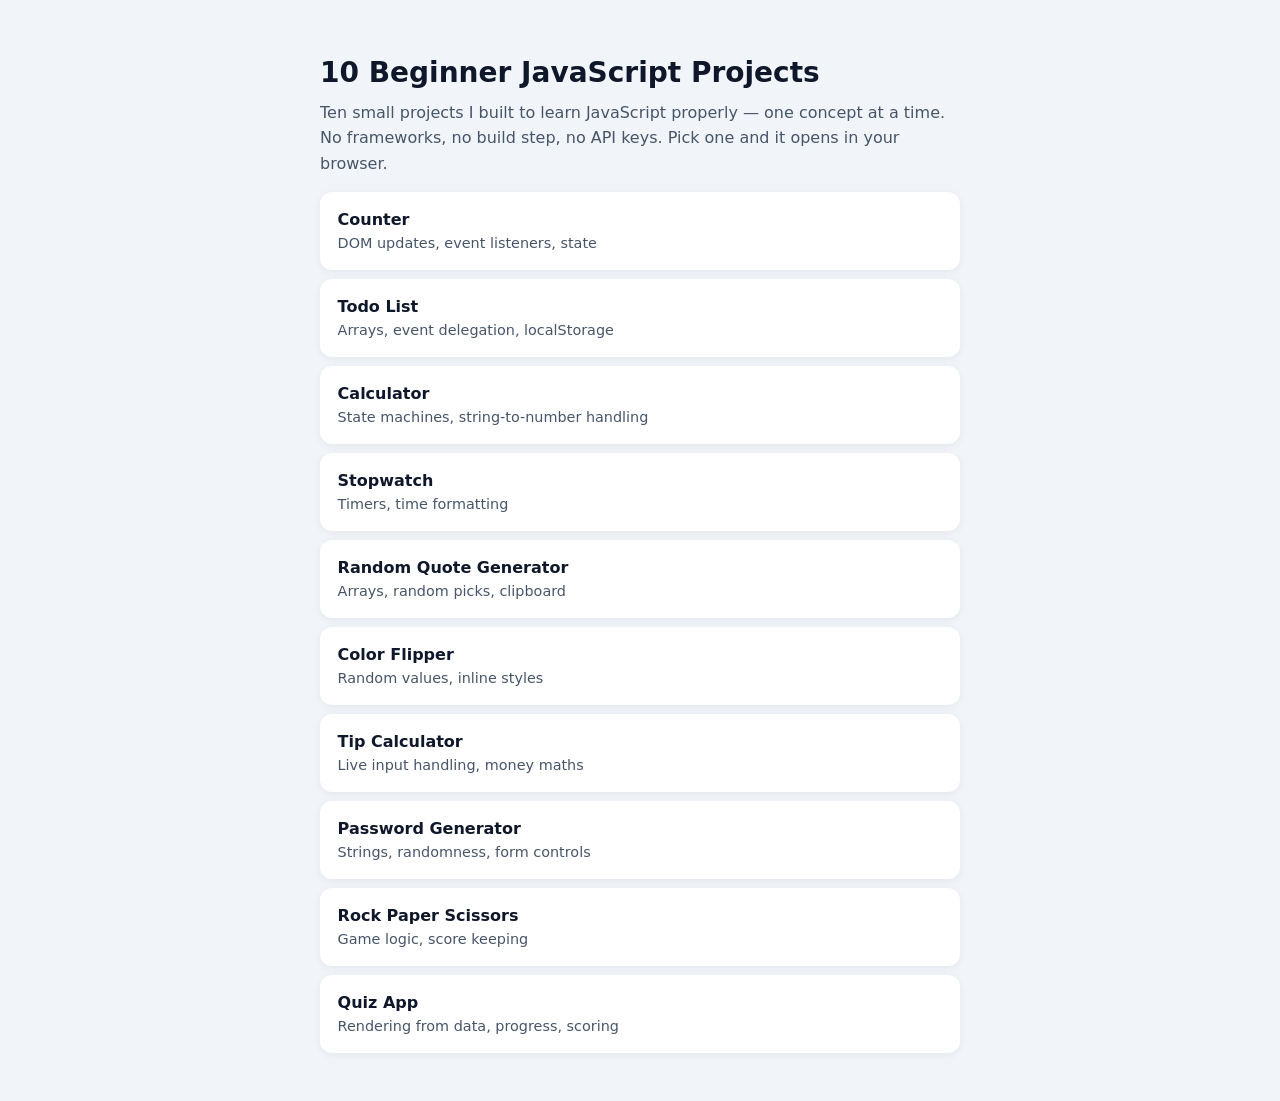
==== index.html @ 67b1ddc2 "Add landing page linking all 10 projects" ====
<!DOCTYPE html>
<html lang="en">
<head>
<meta charset="UTF-8">
<meta name="viewport" content="width=device-width, initial-scale=1.0">
<title>10 Beginner JavaScript Projects</title>
<style>
  body {
    font-family: system-ui, sans-serif;
    max-width: 640px;
    margin: 0 auto;
    padding: 2rem 1.25rem;
    background: #f1f5f9;
    color: #0f172a;
    line-height: 1.6;
  }
  h1 {
    font-size: 1.75rem;
    margin-bottom: 0.25rem;
  }
  p.intro {
    color: #475569;
    margin-top: 0;
  }
  ol {
    list-style: none;
    padding: 0;
  }
  li {
    background: #fff;
    border-radius: 0.75rem;
    padding: 0.9rem 1.1rem;
    margin-bottom: 0.6rem;
    box-shadow: 0 2px 8px rgba(0, 0, 0, 0.06);
  }
  li a {
    font-weight: 600;
    color: #0f172a;
    text-decoration: none;
  }
  li a:hover {
    text-decoration: underline;
  }
  li span {
    display: block;
    color: #475569;
    font-size: 0.9rem;
  }
</style>
</head>
<body>
  <h1>10 Beginner JavaScript Projects</h1>
  <p class="intro">Ten small projects I built to learn JavaScript properly — one concept at a time. No frameworks, no build step, no API keys. Pick one and it opens in your browser.</p>
  <ol>
    <li><a href="01-counter/">Counter</a><span>DOM updates, event listeners, state</span></li>
    <li><a href="02-todo-list/">Todo List</a><span>Arrays, event delegation, localStorage</span></li>
    <li><a href="03-calculator/">Calculator</a><span>State machines, string-to-number handling</span></li>
    <li><a href="04-stopwatch/">Stopwatch</a><span>Timers, time formatting</span></li>
    <li><a href="05-random-quote-generator/">Random Quote Generator</a><span>Arrays, random picks, clipboard</span></li>
    <li><a href="06-color-flipper/">Color Flipper</a><span>Random values, inline styles</span></li>
    <li><a href="07-tip-calculator/">Tip Calculator</a><span>Live input handling, money maths</span></li>
    <li><a href="08-password-generator/">Password Generator</a><span>Strings, randomness, form controls</span></li>
    <li><a href="09-rock-paper-scissors/">Rock Paper Scissors</a><span>Game logic, score keeping</span></li>
    <li><a href="10-quiz-app/">Quiz App</a><span>Rendering from data, progress, scoring</span></li>
  </ol>
</body>
</html>
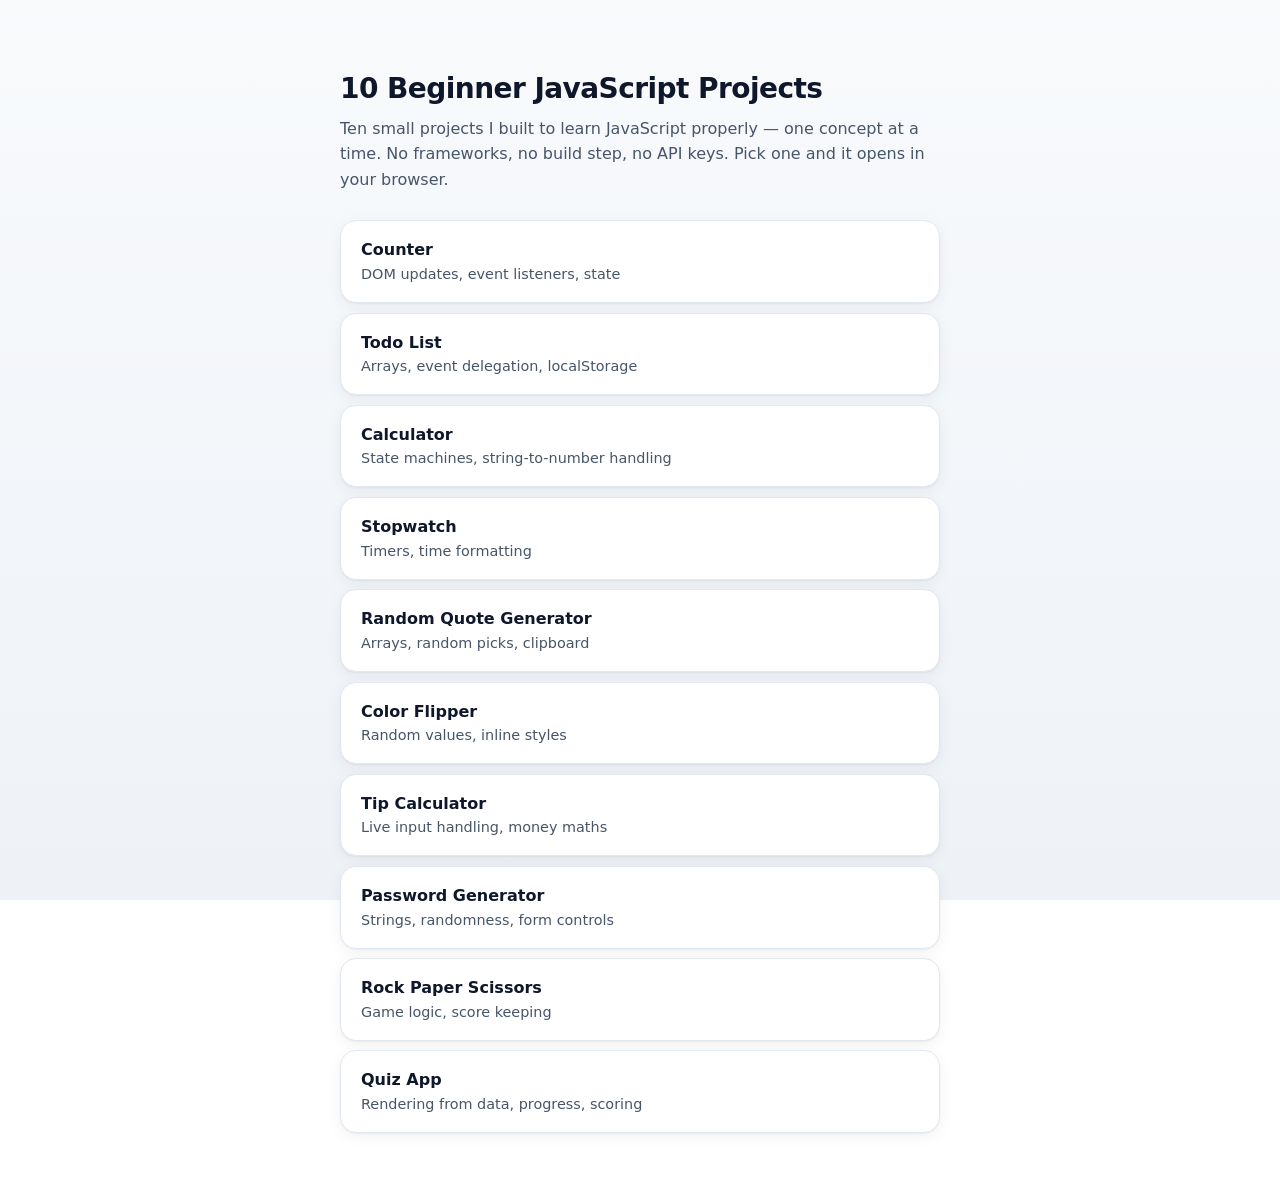
==== commit a35f2721: "Restyle landing page in classic theme" ====
--- a/index.html
+++ b/index.html
@@ -5,22 +5,28 @@
 <meta name="viewport" content="width=device-width, initial-scale=1.0">
 <title>10 Beginner JavaScript Projects</title>
 <style>
+  /* Same classic theme as the projects: ink on paper, one accent. */
+  * { box-sizing: border-box; }
+
   body {
-    font-family: system-ui, sans-serif;
+    font-family: system-ui, -apple-system, "Segoe UI", sans-serif;
     max-width: 640px;
     margin: 0 auto;
-    padding: 2rem 1.25rem;
-    background: #f1f5f9;
+    padding: 3rem 1.25rem 2rem;
+    background: linear-gradient(180deg, #f8fafc 0%, #eef2f7 100%);
+    background-attachment: fixed;
     color: #0f172a;
     line-height: 1.6;
   }
   h1 {
     font-size: 1.75rem;
+    letter-spacing: -0.02em;
     margin-bottom: 0.25rem;
   }
   p.intro {
     color: #475569;
     margin-top: 0;
+    margin-bottom: 1.75rem;
   }
   ol {
     list-style: none;
@@ -28,10 +34,16 @@
   }
   li {
     background: #fff;
-    border-radius: 0.75rem;
-    padding: 0.9rem 1.1rem;
+    border: 1px solid #e2e8f0;
+    border-radius: 1rem;
+    padding: 1rem 1.25rem;
     margin-bottom: 0.6rem;
-    box-shadow: 0 2px 8px rgba(0, 0, 0, 0.06);
+    box-shadow: 0 1px 2px rgba(15, 23, 42, 0.05), 0 4px 16px rgba(15, 23, 42, 0.05);
+    transition: transform 0.15s, box-shadow 0.15s;
+  }
+  li:hover {
+    transform: translateY(-2px);
+    box-shadow: 0 1px 2px rgba(15, 23, 42, 0.05), 0 8px 24px rgba(15, 23, 42, 0.1);
   }
   li a {
     font-weight: 600;
@@ -39,6 +51,7 @@
     text-decoration: none;
   }
   li a:hover {
+    color: #2563eb;
     text-decoration: underline;
   }
   li span {
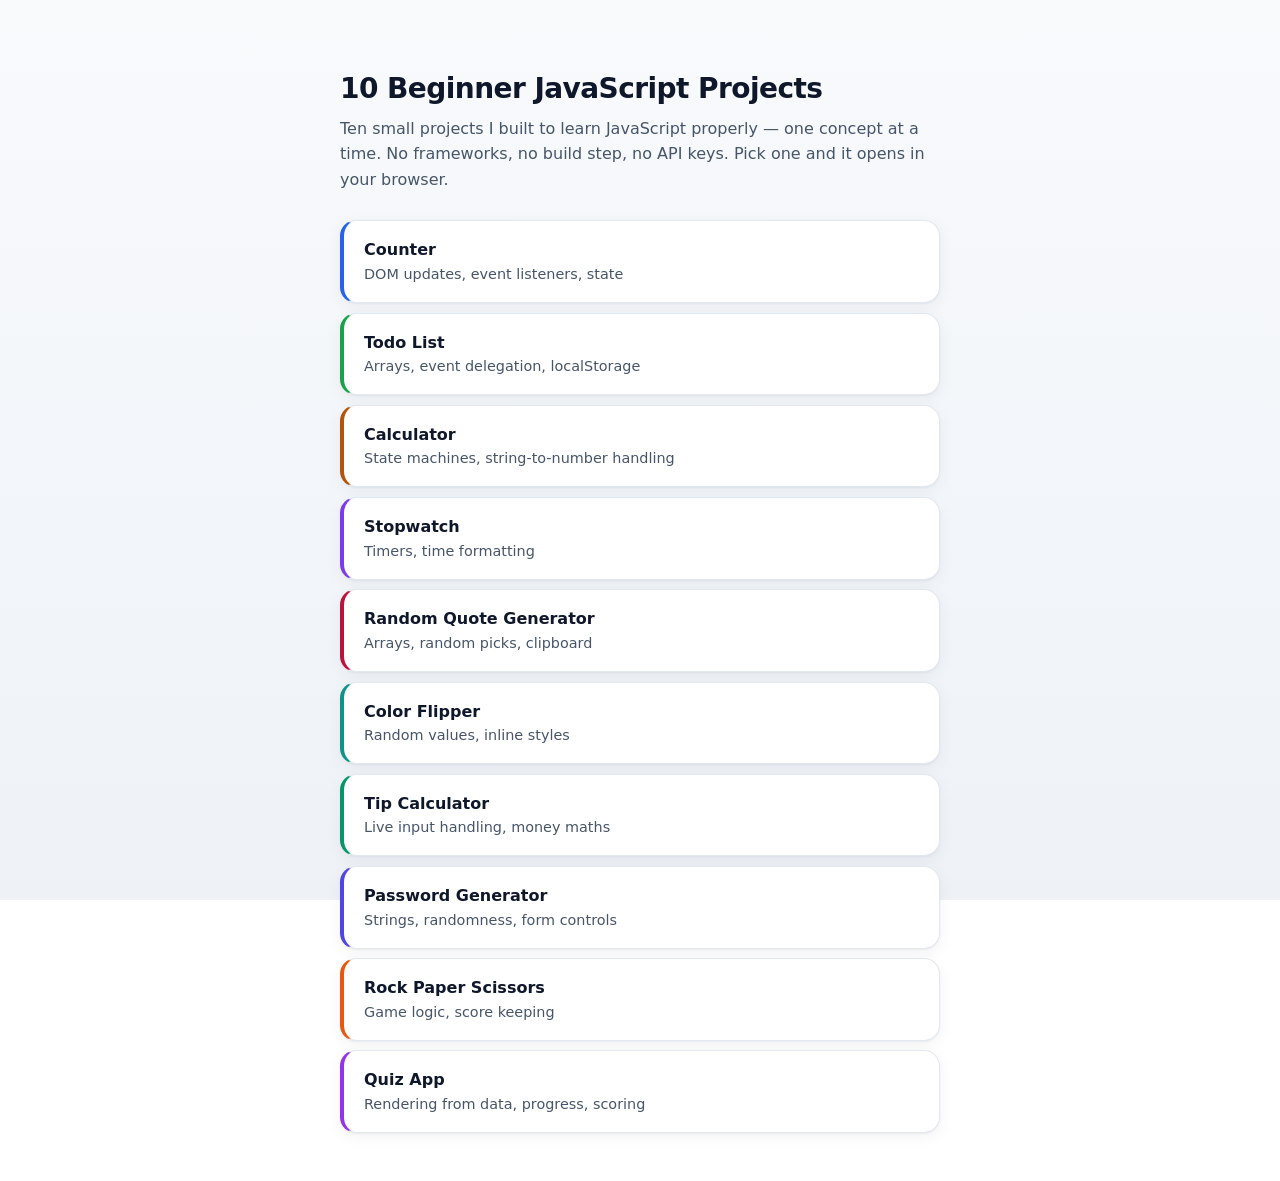
==== commit c086ebd6: "Landing page: colour accents + scroll reveal" ====
--- a/index.html
+++ b/index.html
@@ -5,7 +5,9 @@
 <meta name="viewport" content="width=device-width, initial-scale=1.0">
 <title>10 Beginner JavaScript Projects</title>
 <style>
-  /* Same classic theme as the projects: ink on paper, one accent. */
+  /* Same classic theme as the projects: ink on paper, one accent
+     per project. Cards rise in one after another on load; where the
+     browser supports it, they instead reveal as you scroll to them. */
   * { box-sizing: border-box; }
 
   body {
@@ -32,32 +34,94 @@
     list-style: none;
     padding: 0;
   }
+
+  @keyframes rise {
+    from { opacity: 0; transform: translateY(12px); }
+    to { opacity: 1; transform: translateY(0); }
+  }
+
   li {
     background: #fff;
     border: 1px solid #e2e8f0;
+    border-left: 4px solid #cbd5e1;
     border-radius: 1rem;
     padding: 1rem 1.25rem;
     margin-bottom: 0.6rem;
     box-shadow: 0 1px 2px rgba(15, 23, 42, 0.05), 0 4px 16px rgba(15, 23, 42, 0.05);
     transition: transform 0.15s, box-shadow 0.15s;
+    animation: rise 0.5s ease-out both;
   }
   li:hover {
     transform: translateY(-2px);
     box-shadow: 0 1px 2px rgba(15, 23, 42, 0.05), 0 8px 24px rgba(15, 23, 42, 0.1);
   }
+
+  /* One card after another, top to bottom. */
+  li:nth-child(1) { animation-delay: 0.05s; }
+  li:nth-child(2) { animation-delay: 0.1s; }
+  li:nth-child(3) { animation-delay: 0.15s; }
+  li:nth-child(4) { animation-delay: 0.2s; }
+  li:nth-child(5) { animation-delay: 0.25s; }
+  li:nth-child(6) { animation-delay: 0.3s; }
+  li:nth-child(7) { animation-delay: 0.35s; }
+  li:nth-child(8) { animation-delay: 0.4s; }
+  li:nth-child(9) { animation-delay: 0.45s; }
+  li:nth-child(10) { animation-delay: 0.5s; }
+
+  /* Each card's accent bar matches its project's colour. */
+  li:nth-child(1) { border-left-color: #2563eb; }
+  li:nth-child(2) { border-left-color: #16a34a; }
+  li:nth-child(3) { border-left-color: #b45309; }
+  li:nth-child(4) { border-left-color: #7c3aed; }
+  li:nth-child(5) { border-left-color: #be123c; }
+  li:nth-child(6) { border-left-color: #0d9488; }
+  li:nth-child(7) { border-left-color: #059669; }
+  li:nth-child(8) { border-left-color: #4f46e5; }
+  li:nth-child(9) { border-left-color: #ea580c; }
+  li:nth-child(10) { border-left-color: #9333ea; }
+
   li a {
     font-weight: 600;
     color: #0f172a;
     text-decoration: none;
   }
   li a:hover {
-    color: #2563eb;
     text-decoration: underline;
   }
+  li:nth-child(1) a:hover { color: #2563eb; }
+  li:nth-child(2) a:hover { color: #16a34a; }
+  li:nth-child(3) a:hover { color: #b45309; }
+  li:nth-child(4) a:hover { color: #7c3aed; }
+  li:nth-child(5) a:hover { color: #be123c; }
+  li:nth-child(6) a:hover { color: #0d9488; }
+  li:nth-child(7) a:hover { color: #059669; }
+  li:nth-child(8) a:hover { color: #4f46e5; }
+  li:nth-child(9) a:hover { color: #ea580c; }
+  li:nth-child(10) a:hover { color: #9333ea; }
+
   li span {
     display: block;
     color: #475569;
     font-size: 0.9rem;
+  }
+
+  /* Scroll reveal where the browser supports it: each card fades in
+     as it enters the viewport, replacing the load animation above. */
+  @supports (animation-timeline: view()) {
+    li {
+      animation: reveal linear both;
+      animation-timeline: view();
+      animation-range: entry 0% cover 30%;
+    }
+    @keyframes reveal {
+      from { opacity: 0; transform: translateY(16px); }
+      to { opacity: 1; transform: translateY(0); }
+    }
+  }
+
+  /* Motion is decoration: switch it off for anyone who asks for less. */
+  @media (prefers-reduced-motion: reduce) {
+    * { animation: none !important; transition: none !important; }
   }
 </style>
 </head>
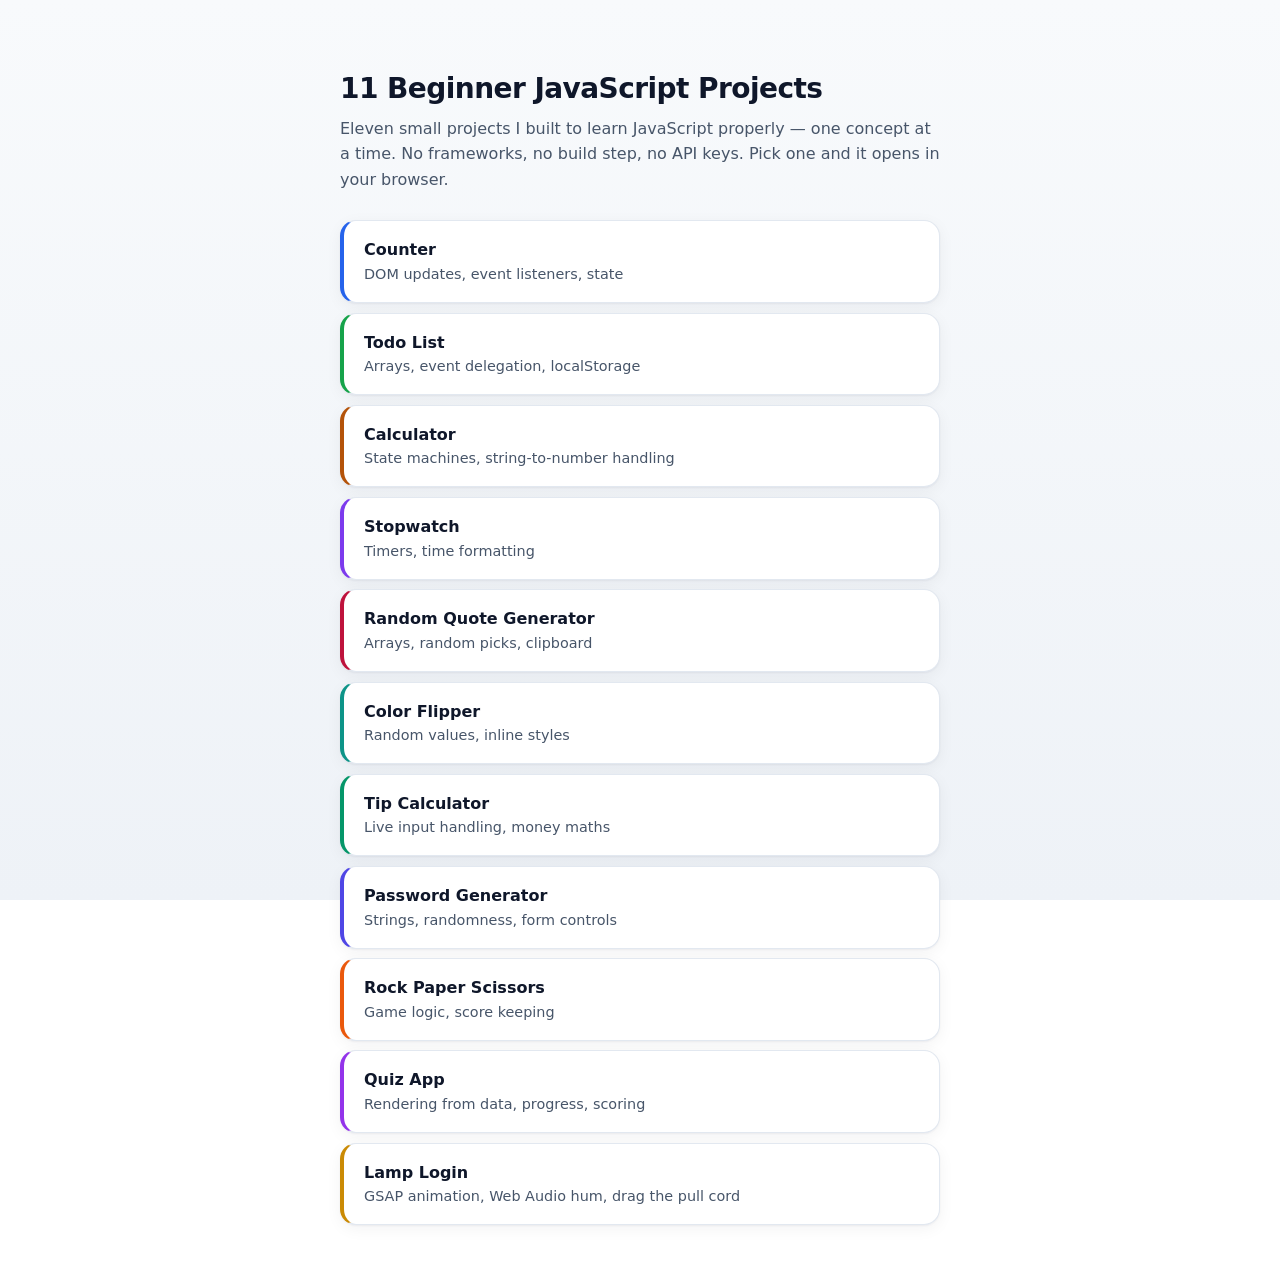
==== commit 25ff0c1f: "List 11 projects on the landing page and README" ====
--- a/index.html
+++ b/index.html
@@ -3,7 +3,7 @@
 <head>
 <meta charset="UTF-8">
 <meta name="viewport" content="width=device-width, initial-scale=1.0">
-<title>10 Beginner JavaScript Projects</title>
+<title>11 Beginner JavaScript Projects</title>
 <style>
   /* Same classic theme as the projects: ink on paper, one accent
      per project. Cards rise in one after another on load; where the
@@ -67,6 +67,7 @@
   li:nth-child(8) { animation-delay: 0.4s; }
   li:nth-child(9) { animation-delay: 0.45s; }
   li:nth-child(10) { animation-delay: 0.5s; }
+  li:nth-child(11) { animation-delay: 0.55s; }
 
   /* Each card's accent bar matches its project's colour. */
   li:nth-child(1) { border-left-color: #2563eb; }
@@ -79,6 +80,7 @@
   li:nth-child(8) { border-left-color: #4f46e5; }
   li:nth-child(9) { border-left-color: #ea580c; }
   li:nth-child(10) { border-left-color: #9333ea; }
+  li:nth-child(11) { border-left-color: #ca8a04; }
 
   li a {
     font-weight: 600;
@@ -98,6 +100,7 @@
   li:nth-child(8) a:hover { color: #4f46e5; }
   li:nth-child(9) a:hover { color: #ea580c; }
   li:nth-child(10) a:hover { color: #9333ea; }
+  li:nth-child(11) a:hover { color: #ca8a04; }
 
   li span {
     display: block;
@@ -126,8 +129,8 @@
 </style>
 </head>
 <body>
-  <h1>10 Beginner JavaScript Projects</h1>
-  <p class="intro">Ten small projects I built to learn JavaScript properly — one concept at a time. No frameworks, no build step, no API keys. Pick one and it opens in your browser.</p>
+  <h1>11 Beginner JavaScript Projects</h1>
+  <p class="intro">Eleven small projects I built to learn JavaScript properly — one concept at a time. No frameworks, no build step, no API keys. Pick one and it opens in your browser.</p>
   <ol>
     <li><a href="01-counter/">Counter</a><span>DOM updates, event listeners, state</span></li>
     <li><a href="02-todo-list/">Todo List</a><span>Arrays, event delegation, localStorage</span></li>
@@ -139,6 +142,7 @@
     <li><a href="08-password-generator/">Password Generator</a><span>Strings, randomness, form controls</span></li>
     <li><a href="09-rock-paper-scissors/">Rock Paper Scissors</a><span>Game logic, score keeping</span></li>
     <li><a href="10-quiz-app/">Quiz App</a><span>Rendering from data, progress, scoring</span></li>
+    <li><a href="11-lamp-login/">Lamp Login</a><span>GSAP animation, Web Audio hum, drag the pull cord</span></li>
   </ol>
 </body>
 </html>
